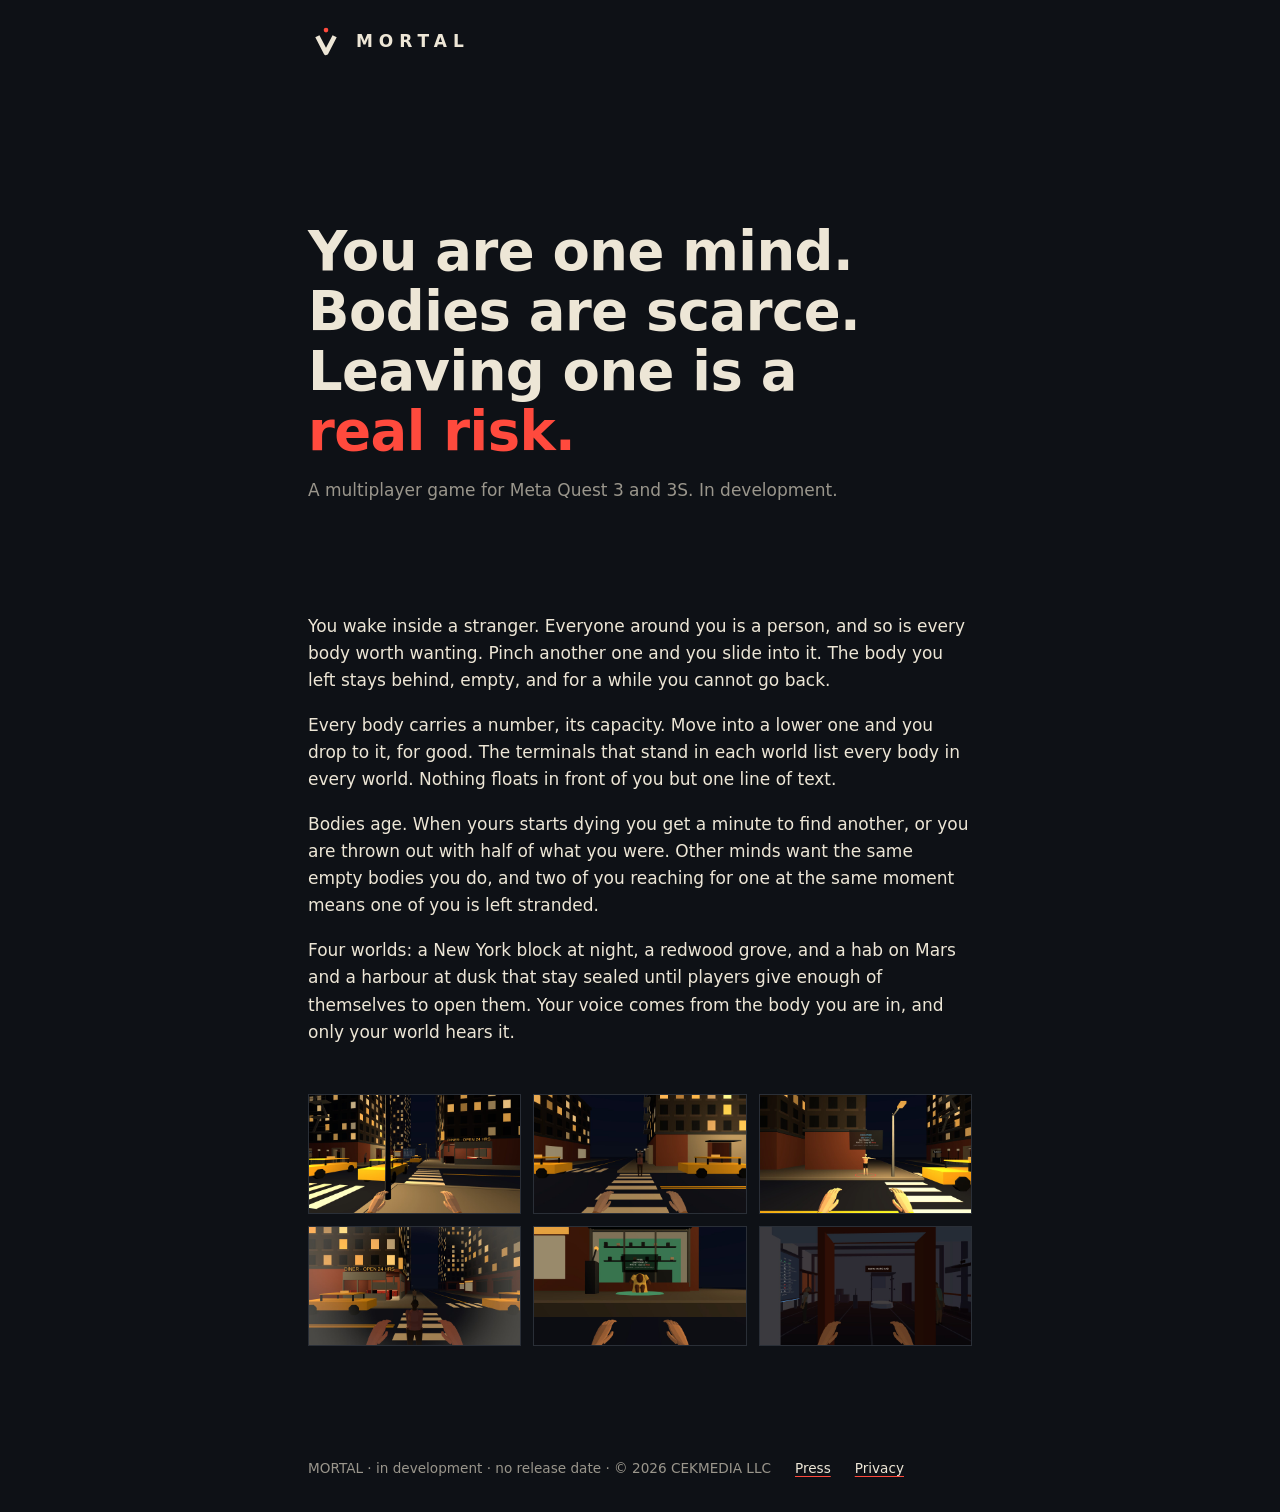
==== index.html @ 873c836e "MORTAL site (CEKMEDIA LLC) Co-Authored-By: Claude Opus 5.5 <noreply@anthropic.com>" ====
<!doctype html>
<html lang="en">
<head>
<meta charset="utf-8">
<meta name="viewport" content="width=device-width, initial-scale=1">
<title>MORTAL</title>
<meta name="description" content="You are one mind. Bodies are scarce. Leaving one is a real risk. A multiplayer VR game for Meta Quest 3 and 3S, in development.">
<link rel="icon" href="mark.svg" type="image/svg+xml">
<link rel="stylesheet" href="style.css">
</head>
<body>
<header><img src="mark.svg" alt=""><a href="index.html">MORTAL</a></header>
<main>
<section class="hero">
  <h1>You are one mind. Bodies are scarce. Leaving one is a <span>real risk.</span></h1>
  <p>A multiplayer game for Meta Quest 3 and 3S. In development.</p>
</section>

<p>You wake inside a stranger. Everyone around you is a person, and so is every body worth wanting. Pinch another one and
you slide into it. The body you left stays behind, empty, and for a while you cannot go back.</p>

<p>Every body carries a number, its capacity. Move into a lower one and you drop to it, for good. The terminals that stand in
each world list every body in every world. Nothing floats in front of you but one line of text.</p>

<p>Bodies age. When yours starts dying you get a minute to find another,
or you are thrown out with half of what you were. Other minds want the same empty bodies you do,
and two of you reaching for one at the same moment means one of you is left stranded.</p>

<p>Four worlds: a New York block at night, a redwood grove, and a hab on Mars and a harbour at dusk that stay sealed until
players give enough of themselves to open them. Your voice comes from the body you are in, and only your world hears it.</p>

<div class="shots">
  <a class="shot" href="shots/01-nyc-street.jpg"><img src="shots/01-nyc-street.jpg" alt="A New York street at night, taxis and lit windows" loading="lazy" width="1280" height="720"></a>
  <a class="shot" href="shots/04-what-you-left.jpg"><img src="shots/04-what-you-left.jpg" alt="The body you just left, standing empty and locked behind you" loading="lazy" width="1280" height="720"></a>
  <a class="shot" href="shots/12-stranded.jpg"><img src="shots/12-stranded.jpg" alt="Stranded: another mind took the last free body first" loading="lazy" width="1280" height="720"></a>
  <a class="shot" href="shots/06-your-host-is-dying.jpg"><img src="shots/06-your-host-is-dying.jpg" alt="Your host is dying: the colour drains from the edge of your view" loading="lazy" width="1280" height="720"></a>
  <a class="shot" href="shots/07-a-birth.jpg"><img src="shots/07-a-birth.jpg" alt="A new body is born at the nursery" loading="lazy" width="1280" height="720"></a>
  <a class="shot" href="shots/10-mars-is-born.jpg"><img src="shots/10-mars-is-born.jpg" alt="The Mars hab opens after players fill its pot" loading="lazy" width="1280" height="720"></a>
</div>
</main>
<footer>
  <span>MORTAL · in development · no release date · © 2026 CEKMEDIA LLC</span>
  <a href="press.html">Press</a>
  <a href="privacy.html">Privacy</a>
</footer>
</body>
</html>
---- style.css ----
/* Vacate site. No web fonts, no scripts, no trackers. Colours: STYLE.md palette (ink, slate, stone, bone, dying), same as Assets/Vacate/Store/make_art.py; --dim is stone lifted to 6.4:1 contrast for small text. */
:root { --bg: #0e1116; --panel: #161a21; --ink: #ede6d6; --dim: #9a968c; --red: #ff4a3d; --line: #2a2f37; }
* { box-sizing: border-box; }
html { background: var(--bg); color: var(--ink); -webkit-text-size-adjust: 100%; }
body { margin: 0; font: 17px/1.6 system-ui, -apple-system, "Segoe UI", Roboto, sans-serif; }
main, header, footer { max-width: 44rem; margin: 0 auto; padding: 0 1.25rem; }
a { color: var(--ink); text-decoration-color: var(--red); text-underline-offset: .2em; }
a:hover { color: var(--red); }
header { display: flex; align-items: center; gap: .75rem; padding-top: 1.5rem; }
header img { width: 2.25rem; height: 2.25rem; }
header a { text-decoration: none; letter-spacing: .35em; font-weight: 600; }
.hero { padding: 18vh 0 12vh; }
.hero h1 { font-size: clamp(2rem, 7vw, 3.4rem); line-height: 1.1; margin: 0 0 1rem; font-weight: 600; letter-spacing: -.01em; }
.hero h1 span { color: var(--red); white-space: nowrap; }
.hero p { color: var(--dim); margin: 0; }
h2 { font-size: 1rem; letter-spacing: .2em; text-transform: uppercase; color: var(--dim); font-weight: 500; margin: 3rem 0 1rem; }
p { margin: 0 0 1.1rem; }
.shots { display: grid; gap: .75rem; grid-template-columns: repeat(auto-fit, minmax(12rem, 1fr)); margin: 3rem 0; }
.shot { aspect-ratio: 16 / 9; background: var(--panel); border: 1px solid var(--line); display: grid; place-items: center;
        color: var(--dim); font-size: .8rem; letter-spacing: .15em; text-transform: uppercase; overflow: hidden; }
.shot img { width: 100%; height: 100%; object-fit: cover; }
dl { display: grid; grid-template-columns: max-content 1fr; gap: .4rem 1.5rem; margin: 0 0 1.5rem; }
dt { color: var(--dim); }
dd { margin: 0; }
ul { padding-left: 1.2rem; }
li { margin-bottom: .5rem; }
.fill { color: var(--red); }
footer { color: var(--dim); font-size: .85rem; padding-top: 4rem; padding-bottom: 2rem; display: flex; gap: 1.5rem; flex-wrap: wrap; }
@media (max-width: 30rem) { dl { grid-template-columns: 1fr; gap: 0; } dd { margin-bottom: .6rem; } .hero { padding: 12vh 0 8vh; } }
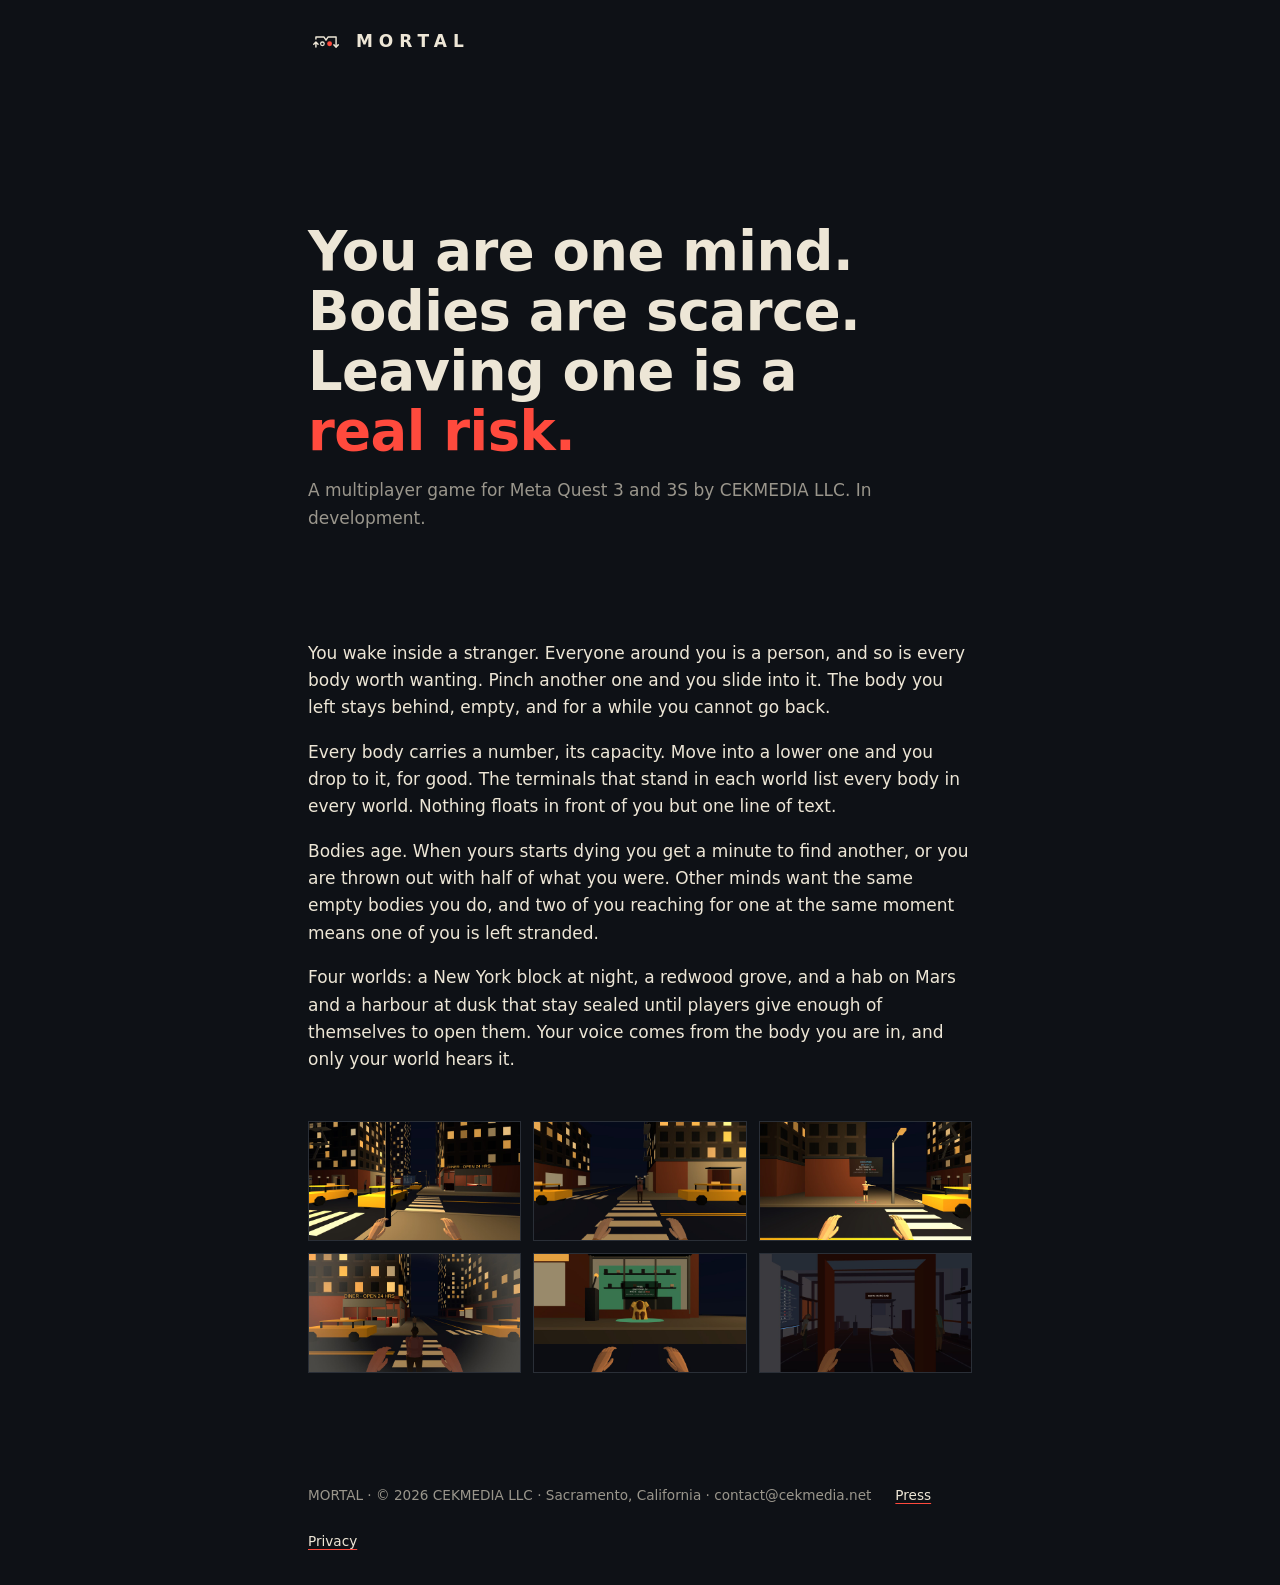
==== commit b84e3de3: "Legal name CEKMEDIA LLC in the homepage intro and every footer (Meta business verification) Co-Autho" ====
--- a/index.html
+++ b/index.html
@@ -13,7 +13,7 @@
 <main>
 <section class="hero">
   <h1>You are one mind. Bodies are scarce. Leaving one is a <span>real risk.</span></h1>
-  <p>A multiplayer game for Meta Quest 3 and 3S. In development.</p>
+  <p>A multiplayer game for Meta Quest 3 and 3S by CEKMEDIA LLC. In development.</p>
 </section>
 
 <p>You wake inside a stranger. Everyone around you is a person, and so is every body worth wanting. Pinch another one and
@@ -39,7 +39,7 @@
 </div>
 </main>
 <footer>
-  <span>MORTAL · in development · no release date · © 2026 CEKMEDIA LLC</span>
+  <span>MORTAL · © 2026 CEKMEDIA LLC · Sacramento, California · contact@cekmedia.net</span>
   <a href="press.html">Press</a>
   <a href="privacy.html">Privacy</a>
 </footer>
